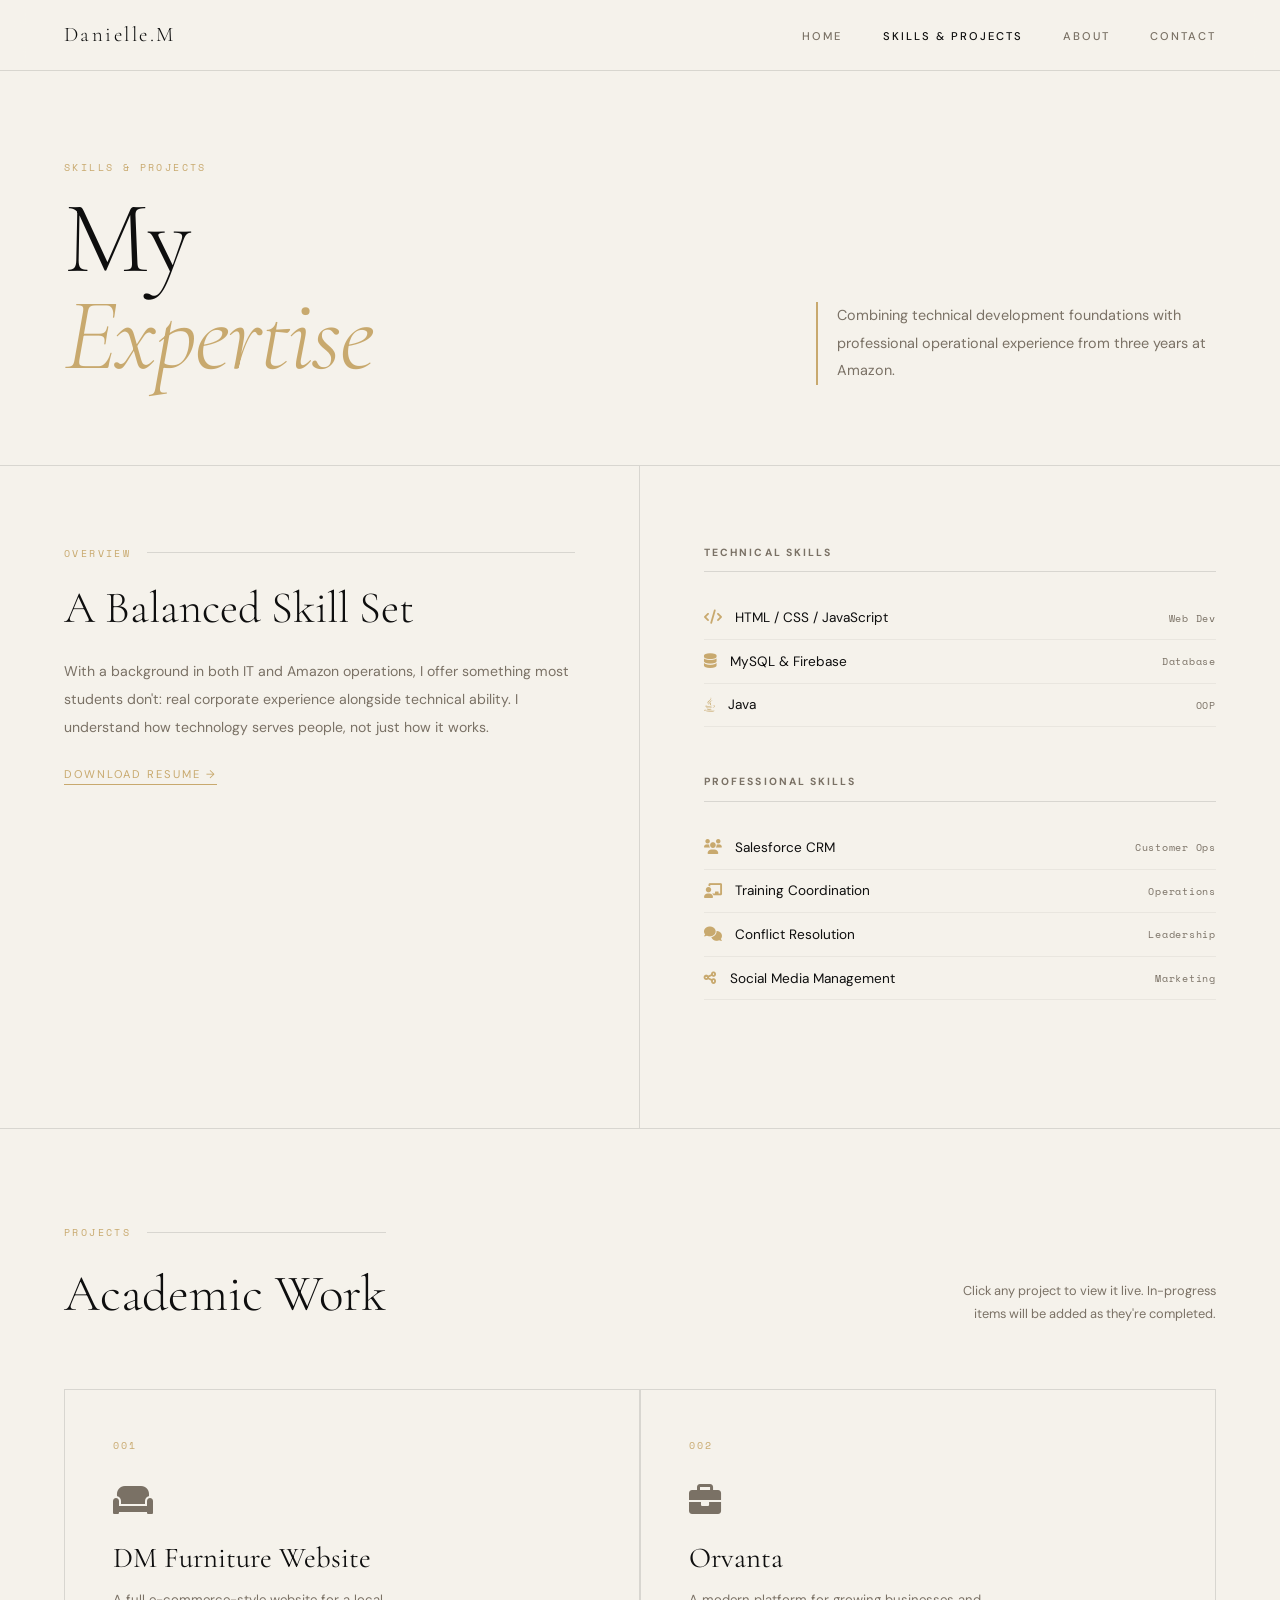
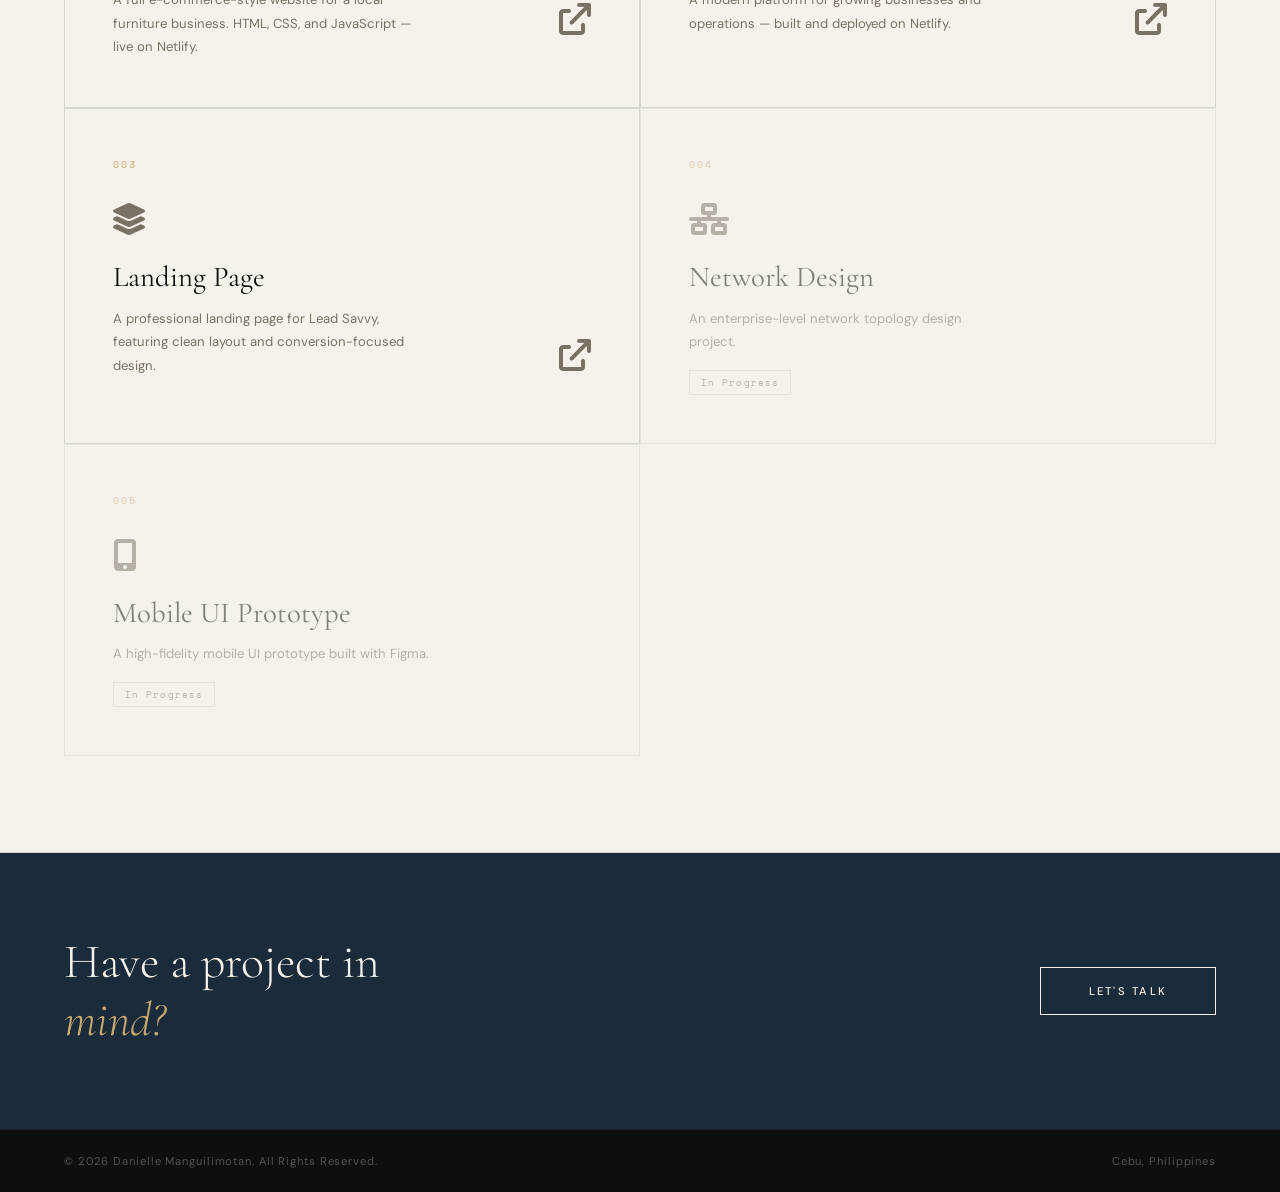
==== services.html @ 1981ad3d "Updated Portfolio" ====
<!DOCTYPE html>
<html lang="en">
<head>
<meta charset="UTF-8">
<meta name="viewport" content="width=device-width, initial-scale=1.0">
<title>Skills & Projects — Danielle Manguilimotan</title>
<link rel="preconnect" href="https://fonts.googleapis.com">
<link href="https://fonts.googleapis.com/css2?family=Cormorant+Garamond:ital,wght@0,300;0,400;0,600;1,300;1,400&family=DM+Sans:wght@300;400;500&family=Space+Mono&display=swap" rel="stylesheet">
<link rel="stylesheet" href="https://cdnjs.cloudflare.com/ajax/libs/font-awesome/6.0.0/css/all.min.css">
<style>
:root {
  --ink: #0e0e0e; --paper: #f5f2eb; --cream: #ede9df;
  --accent: #c8a96e; --muted: #7a7165; --blue-deep: #1a2b3c;
  --rule: rgba(14,14,14,0.12);
}
*, *::before, *::after { margin: 0; padding: 0; box-sizing: border-box; }
html { scroll-behavior: smooth; }
body { font-family: 'DM Sans', sans-serif; background: var(--paper); color: var(--ink); overflow-x: hidden; }

nav { position: fixed; top: 0; left: 0; right: 0; z-index: 100; display: flex; align-items: center; justify-content: space-between; padding: 1.4rem 4rem; background: rgba(245,242,235,0.92); backdrop-filter: blur(12px); border-bottom: 1px solid var(--rule); }
.nav-logo { font-family: 'Cormorant Garamond', serif; font-size: 1.3rem; font-weight: 300; letter-spacing: 0.12em; color: var(--ink); text-decoration: none; }
.nav-links { display: flex; gap: 2.5rem; list-style: none; }
.nav-links a { font-size: 0.7rem; font-weight: 500; letter-spacing: 0.18em; text-transform: uppercase; color: var(--muted); text-decoration: none; transition: color 0.3s; }
.nav-links a:hover, .nav-links a.active { color: var(--ink); }
.hamburger { display: none; flex-direction: column; gap: 5px; cursor: pointer; background: none; border: none; }
.hamburger span { width: 24px; height: 1.5px; background: var(--ink); display: block; }

.page-header { padding: 10rem 4rem 5rem; border-bottom: 1px solid var(--rule); display: flex; gap: 4rem; align-items: flex-end; }
.page-header-label { font-family: 'Space Mono', monospace; font-size: 0.6rem; letter-spacing: 0.25em; color: var(--accent); text-transform: uppercase; margin-bottom: 1rem; }
.page-header h1 { font-family: 'Cormorant Garamond', serif; font-size: clamp(4rem, 8vw, 7rem); font-weight: 300; line-height: 0.95; letter-spacing: -0.02em; }
.page-header h1 em { font-style: italic; color: var(--accent); }
.page-header-sub { max-width: 400px; font-size: 0.9rem; color: var(--muted); line-height: 1.9; border-left: 2px solid var(--accent); padding-left: 1.2rem; margin-left: auto; }

/* SKILLS OVERVIEW */
.skills-overview {
  display: grid; grid-template-columns: 1fr 1fr; gap: 0;
  border-bottom: 1px solid var(--rule);
}
.skills-left { padding: 5rem 4rem; border-right: 1px solid var(--rule); }
.skills-right { padding: 5rem 4rem; }
.section-label { font-family: 'Space Mono', monospace; font-size: 0.6rem; letter-spacing: 0.25em; text-transform: uppercase; color: var(--accent); margin-bottom: 1.5rem; display: flex; align-items: center; gap: 1rem; }
.section-label::after { content: ''; flex: 1; height: 1px; background: var(--rule); }
.skills-left h2 { font-family: 'Cormorant Garamond', serif; font-size: 2.8rem; font-weight: 300; line-height: 1.1; margin-bottom: 1.5rem; }
.skills-left p { font-size: 0.88rem; color: var(--muted); line-height: 2; }

.skill-group { margin-bottom: 3rem; }
.skill-group h4 { font-size: 0.65rem; letter-spacing: 0.2em; text-transform: uppercase; color: var(--muted); margin-bottom: 1.5rem; border-bottom: 1px solid var(--rule); padding-bottom: 0.8rem; }
.skill-row { display: flex; justify-content: space-between; align-items: center; padding: 0.8rem 0; border-bottom: 1px solid rgba(14,14,14,0.05); }
.skill-name { font-size: 0.85rem; display: flex; align-items: center; gap: 0.8rem; color: var(--ink); }
.skill-name i { font-size: 0.9rem; color: var(--accent); }
.skill-tag { font-family: 'Space Mono', monospace; font-size: 0.6rem; letter-spacing: 0.08em; color: var(--muted); }

/* PROJECTS */
.projects-section { padding: 6rem 4rem; border-bottom: 1px solid var(--rule); }
.projects-intro { display: flex; justify-content: space-between; align-items: flex-end; margin-bottom: 4rem; }
.projects-intro h2 { font-family: 'Cormorant Garamond', serif; font-size: clamp(2.5rem, 4vw, 3.5rem); font-weight: 300; }
.projects-intro p { font-size: 0.8rem; color: var(--muted); max-width: 280px; text-align: right; line-height: 1.8; }

.projects-grid { display: grid; grid-template-columns: repeat(2, 1fr); gap: 0; }
.project-card { padding: 3rem; border: 1px solid var(--rule); text-decoration: none; color: var(--ink); position: relative; overflow: hidden; transition: all 0.4s; background: var(--paper); }
.project-card::after { content: ''; position: absolute; inset: 0; background: var(--accent); transform: scaleX(0); transform-origin: left; transition: transform 0.6s cubic-bezier(0.77,0,0.175,1); z-index: 0; }
.project-card:hover::after { transform: scaleX(1); }
.project-card > * { position: relative; z-index: 1; transition: color 0.4s; }
.project-card:hover .project-num { color: rgba(14,14,14,0.5); }
.project-card:hover h3, .project-card:hover p { color: var(--ink); }
.project-card:hover .project-arrow { color: var(--ink); }
.project-num { font-family: 'Space Mono', monospace; font-size: 0.6rem; color: var(--accent); letter-spacing: 0.2em; margin-bottom: 2rem; display: block; }
.project-card i { font-size: 2rem; color: var(--muted); margin-bottom: 1.5rem; display: block; transition: color 0.4s; }
.project-card:hover i { color: var(--ink); }
.project-card h3 { font-family: 'Cormorant Garamond', serif; font-size: 1.8rem; font-weight: 400; margin-bottom: 0.8rem; }
.project-card p { font-size: 0.82rem; color: var(--muted); line-height: 1.8; max-width: 320px; }
.project-arrow { position: absolute; bottom: 3rem; right: 3rem; font-size: 0.9rem; color: var(--accent); transition: all 0.3s; z-index: 1; }
.project-card:hover .project-arrow { transform: translate(4px, -4px); }
.project-wip { opacity: 0.5; pointer-events: none; }
.project-wip::after { display: none; }

.wip-badge { display: inline-block; font-family: 'Space Mono', monospace; font-size: 0.55rem; letter-spacing: 0.12em; color: var(--muted); border: 1px solid var(--rule); padding: 0.3rem 0.7rem; margin-top: 1rem; }

/* CTA */
.cta-strip { background: var(--blue-deep); padding: 5rem 4rem; display: flex; justify-content: space-between; align-items: center; }
.cta-strip h2 { font-family: 'Cormorant Garamond', serif; font-size: clamp(2rem, 4vw, 3rem); font-weight: 300; color: var(--paper); }
.cta-strip h2 em { font-style: italic; color: var(--accent); }
.cta-btn { display: inline-block; border: 1px solid var(--paper); color: var(--paper); padding: 1rem 3rem; font-size: 0.7rem; letter-spacing: 0.2em; text-transform: uppercase; text-decoration: none; font-weight: 500; transition: all 0.4s; white-space: nowrap; }
.cta-btn:hover { background: var(--accent); border-color: var(--accent); color: var(--ink); }

footer { background: var(--ink); border-top: 1px solid rgba(255,255,255,0.06); padding: 1.5rem 4rem; display: flex; justify-content: space-between; align-items: center; }
footer p { font-size: 0.7rem; color: rgba(245,242,235,0.3); letter-spacing: 0.08em; }

@media (max-width: 900px) {
  nav { padding: 1.2rem 1.5rem; }
  .nav-links { display: none; flex-direction: column; position: fixed; top: 60px; left: 0; right: 0; background: var(--paper); padding: 2rem; border-bottom: 1px solid var(--rule); gap: 1.5rem; }
  .nav-links.open { display: flex; }
  .hamburger { display: flex; }
  .page-header { flex-direction: column; padding: 7rem 1.5rem 3rem; gap: 2rem; }
  .page-header-sub { margin-left: 0; }
  .skills-overview { grid-template-columns: 1fr; }
  .skills-left { border-right: none; border-bottom: 1px solid var(--rule); padding: 3rem 1.5rem; }
  .skills-right { padding: 3rem 1.5rem; }
  .projects-section { padding: 4rem 1.5rem; }
  .projects-intro { flex-direction: column; align-items: flex-start; gap: 1rem; }
  .projects-intro p { text-align: left; }
  .projects-grid { grid-template-columns: 1fr; }
  .cta-strip { flex-direction: column; gap: 2rem; padding: 4rem 1.5rem; }
  footer { flex-direction: column; gap: 0.5rem; text-align: center; padding: 1.5rem; }
}
</style>
</head>
<body>

<nav>
  <a href="index.html" class="nav-logo">Danielle.M</a>
  <ul class="nav-links" id="navLinks">
    <li><a href="index.html">Home</a></li>
    <li><a href="services.html" class="active">Skills & Projects</a></li>
    <li><a href="about.html">About</a></li>
    <li><a href="contact.html">Contact</a></li>
  </ul>
  <button class="hamburger" id="hamburger" aria-label="Menu">
    <span></span><span></span><span></span>
  </button>
</nav>

<div class="page-header">
  <div>
    <p class="page-header-label">Skills & Projects</p>
    <h1>My<br><em>Expertise</em></h1>
  </div>
  <p class="page-header-sub">Combining technical development foundations with professional operational experience from three years at Amazon.</p>
</div>

<div class="skills-overview">
  <div class="skills-left">
    <div class="section-label">Overview</div>
    <h2>A Balanced Skill Set</h2>
    <p>With a background in both IT and Amazon operations, I offer something most students don't: real corporate experience alongside technical ability. I understand how technology serves people, not just how it works.</p>
    <br>
    <a href="projects/Resume (1).pdf" target="_blank" style="display:inline-block; font-size:0.7rem; letter-spacing:0.18em; text-transform:uppercase; color:var(--accent); text-decoration:none; border-bottom:1px solid var(--accent); padding-bottom:3px;">Download Resume →</a>
  </div>
  <div class="skills-right">
    <div class="skill-group">
      <h4>Technical Skills</h4>
      <div class="skill-row">
        <span class="skill-name"><i class="fas fa-code"></i> HTML / CSS / JavaScript</span>
        <span class="skill-tag">Web Dev</span>
      </div>
      <div class="skill-row">
        <span class="skill-name"><i class="fas fa-database"></i> MySQL & Firebase</span>
        <span class="skill-tag">Database</span>
      </div>
      <div class="skill-row">
        <span class="skill-name"><i class="fab fa-java"></i> Java</span>
        <span class="skill-tag">OOP</span>
      </div>
    </div>
    <div class="skill-group">
      <h4>Professional Skills</h4>
      <div class="skill-row">
        <span class="skill-name"><i class="fas fa-users"></i> Salesforce CRM</span>
        <span class="skill-tag">Customer Ops</span>
      </div>
      <div class="skill-row">
        <span class="skill-name"><i class="fas fa-chalkboard-teacher"></i> Training Coordination</span>
        <span class="skill-tag">Operations</span>
      </div>
      <div class="skill-row">
        <span class="skill-name"><i class="fas fa-comments"></i> Conflict Resolution</span>
        <span class="skill-tag">Leadership</span>
      </div>
      <div class="skill-row">
        <span class="skill-name"><i class="fas fa-share-alt"></i> Social Media Management</span>
        <span class="skill-tag">Marketing</span>
      </div>
    </div>
  </div>
</div>

<section class="projects-section">
  <div class="projects-intro">
    <div>
      <div class="section-label">Projects</div>
      <h2>Academic Work</h2>
    </div>
    <p>Click any project to view it live. In-progress items will be added as they're completed.</p>
  </div>
  <div class="projects-grid">
    <a href="https://dmfurniture.netlify.app" target="_blank" class="project-card">
      <span class="project-num">001</span>
      <i class="fas fa-couch"></i>
      <h3>DM Furniture Website</h3>
      <p>A full e-commerce-style website for a local furniture business. HTML, CSS, and JavaScript — live on Netlify.</p>
      <span class="project-arrow"><i class="fas fa-arrow-up-right-from-square"></i></span>
    </a>
    <a href="https://orvantaweb.netlify.app/" target="_blank" class="project-card">
      <span class="project-num">002</span>
      <i class="fas fa-briefcase"></i>
      <h3>Orvanta</h3>
      <p>A modern platform for growing businesses and operations — built and deployed on Netlify.</p>
      <span class="project-arrow"><i class="fas fa-arrow-up-right-from-square"></i></span>
    </a>
    <a href="projects/Lead Savvy/expertise.html" target="_blank" class="project-card">
      <span class="project-num">003</span>
      <i class="fas fa-layer-group"></i>
      <h3>Landing Page</h3>
      <p>A professional landing page for Lead Savvy, featuring clean layout and conversion-focused design.</p>
      <span class="project-arrow"><i class="fas fa-arrow-up-right-from-square"></i></span>
    </a>
    <div class="project-card project-wip">
      <span class="project-num">004</span>
      <i class="fas fa-network-wired"></i>
      <h3>Network Design</h3>
      <p>An enterprise-level network topology design project.</p>
      <span class="wip-badge">In Progress</span>
    </div>
    <div class="project-card project-wip">
      <span class="project-num">005</span>
      <i class="fas fa-mobile-alt"></i>
      <h3>Mobile UI Prototype</h3>
      <p>A high-fidelity mobile UI prototype built with Figma.</p>
      <span class="wip-badge">In Progress</span>
    </div>
  </div>
</section>

<div class="cta-strip">
  <h2>Have a project in<br><em>mind?</em></h2>
  <a href="contact.html" class="cta-btn">Let's Talk</a>
</div>

<footer>
  <p>© 2026 Danielle Manguilimotan. All Rights Reserved.</p>
  <p>Cebu, Philippines</p>
</footer>

<script>
const hamburger = document.getElementById('hamburger');
const navLinks = document.getElementById('navLinks');
hamburger.addEventListener('click', () => navLinks.classList.toggle('open'));
</script>
</body>
</html>
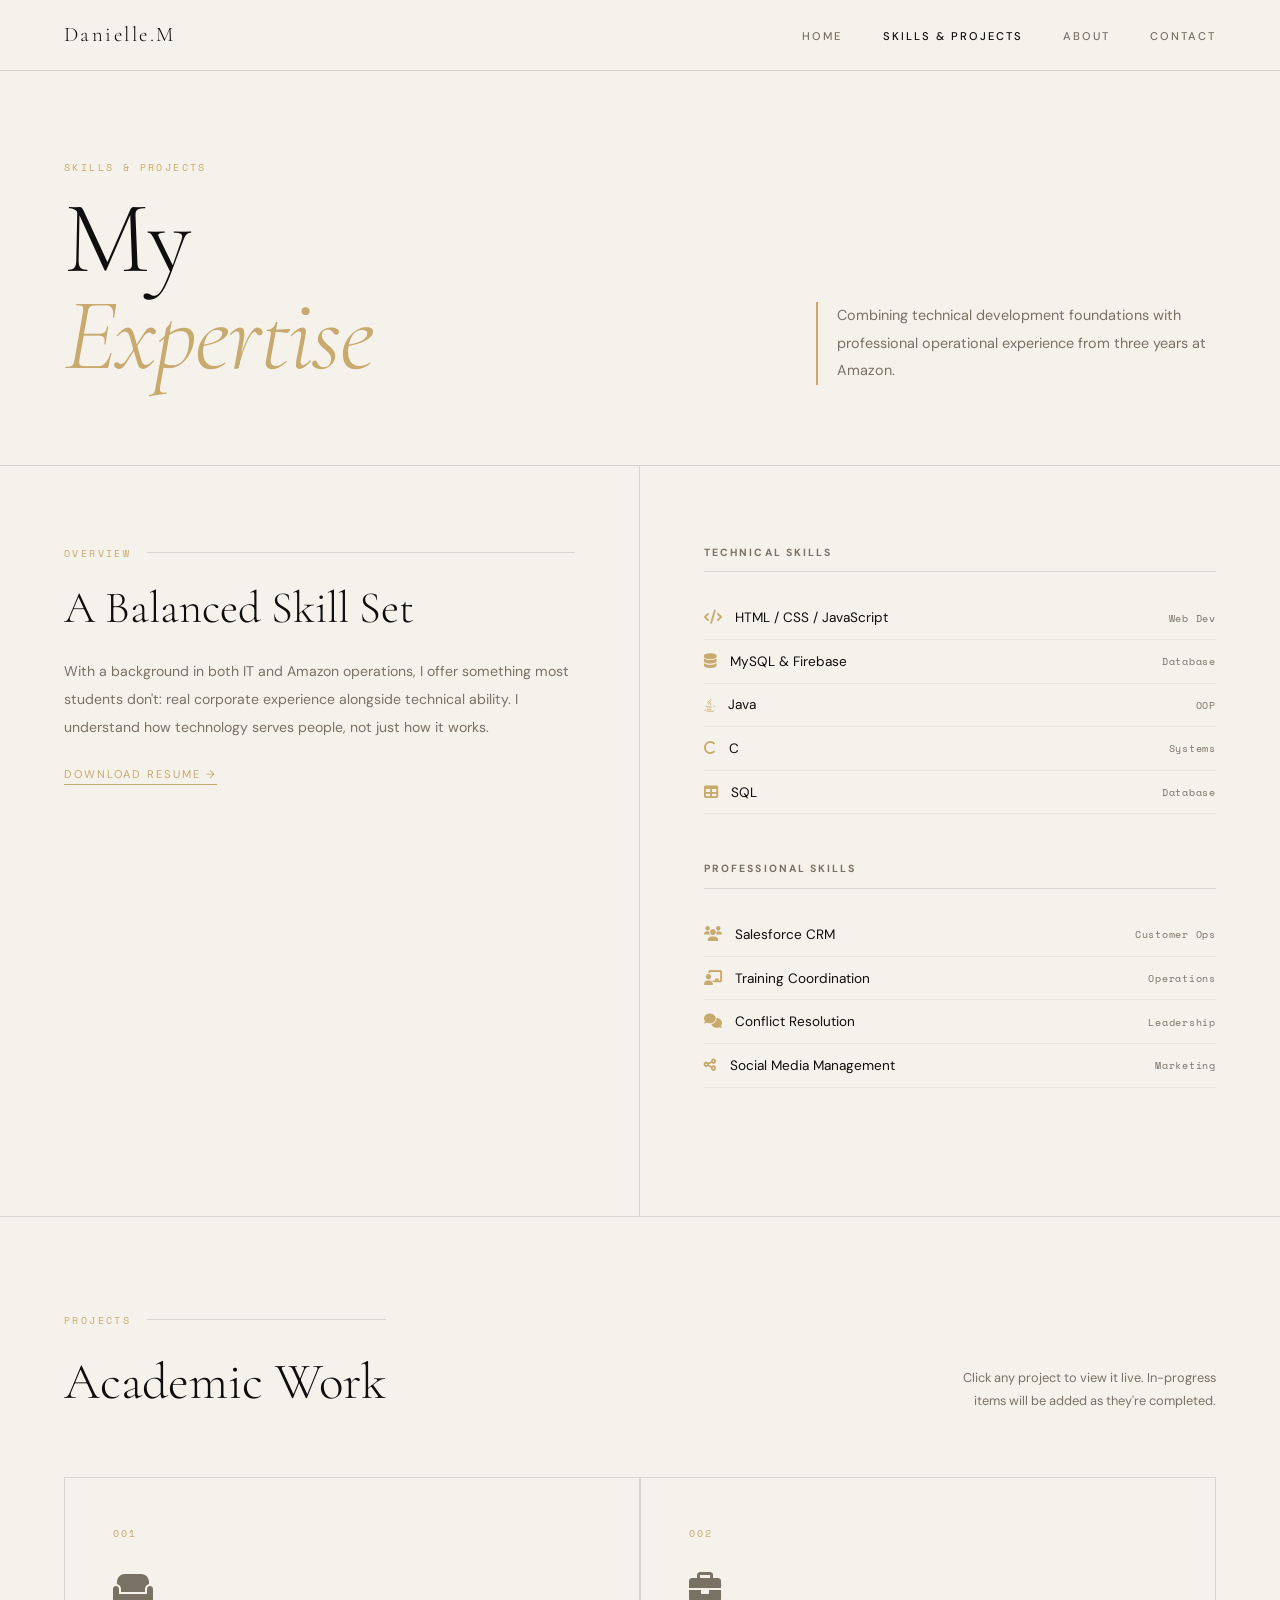
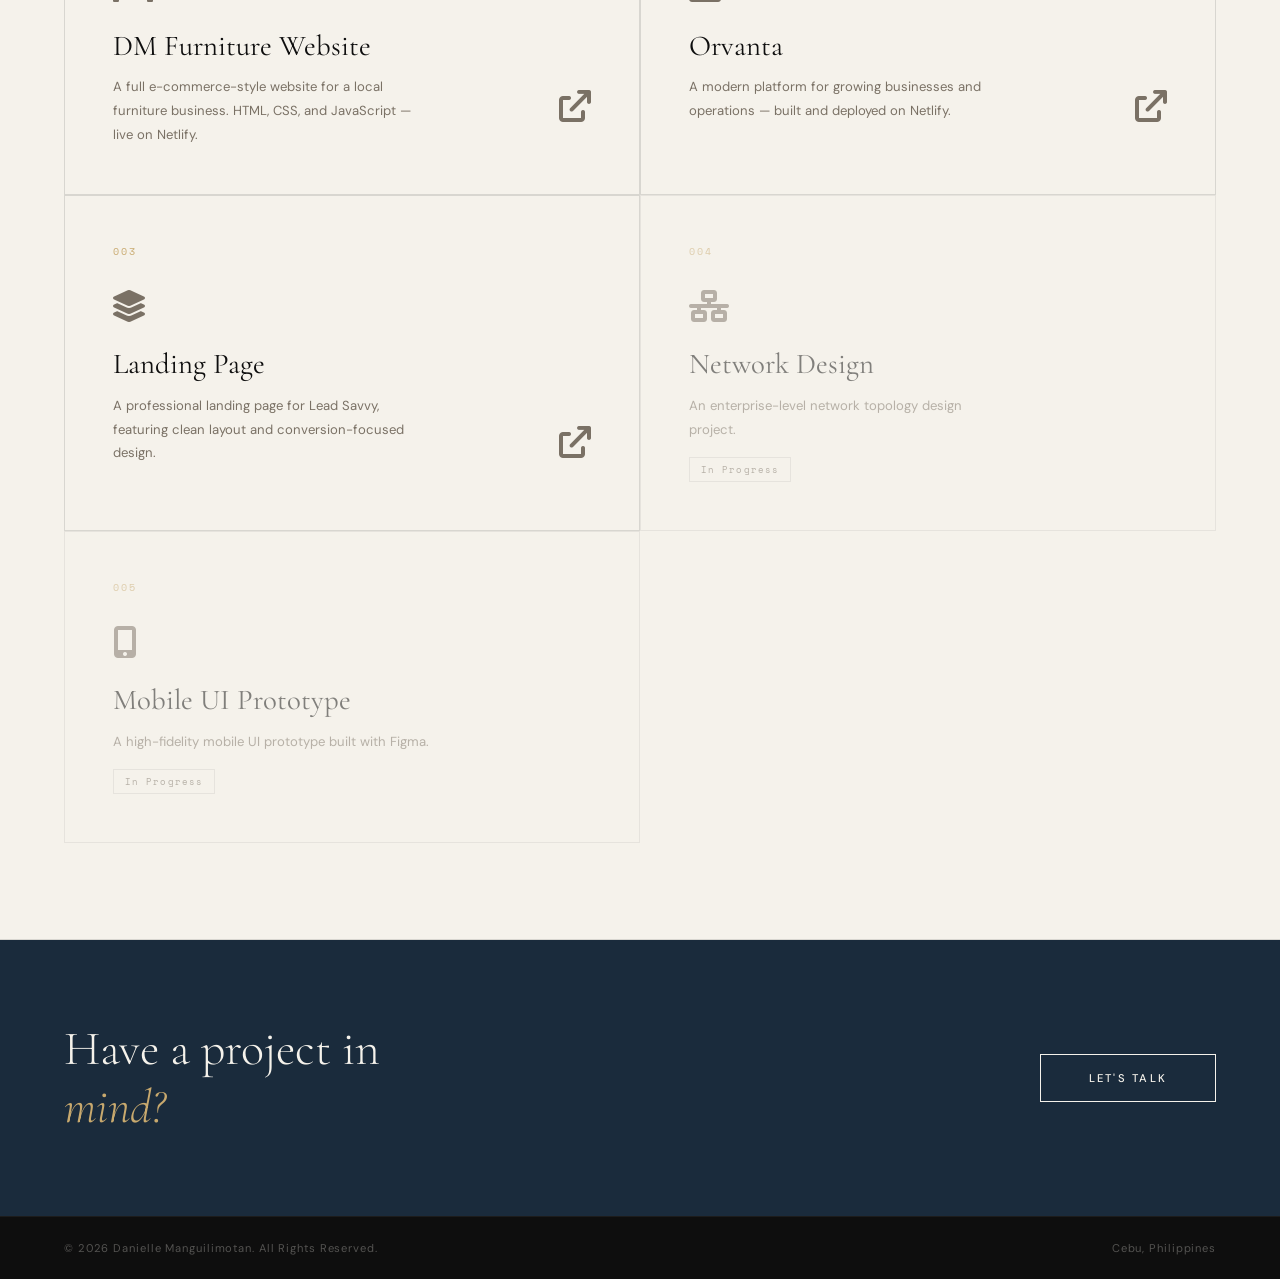
==== commit 7bb9fc63: "fix: Added skills" ====
--- a/services.html
+++ b/services.html
@@ -150,6 +150,14 @@
       <div class="skill-row">
         <span class="skill-name"><i class="fab fa-java"></i> Java</span>
         <span class="skill-tag">OOP</span>
+      </div>
+      <div class="skill-row">
+        <span class="skill-name"><i class="fas fa-c"></i> C</span>
+        <span class="skill-tag">Systems</span>
+      </div>
+      <div class="skill-row">
+        <span class="skill-name"><i class="fas fa-table"></i> SQL</span>
+        <span class="skill-tag">Database</span>
       </div>
     </div>
     <div class="skill-group">
